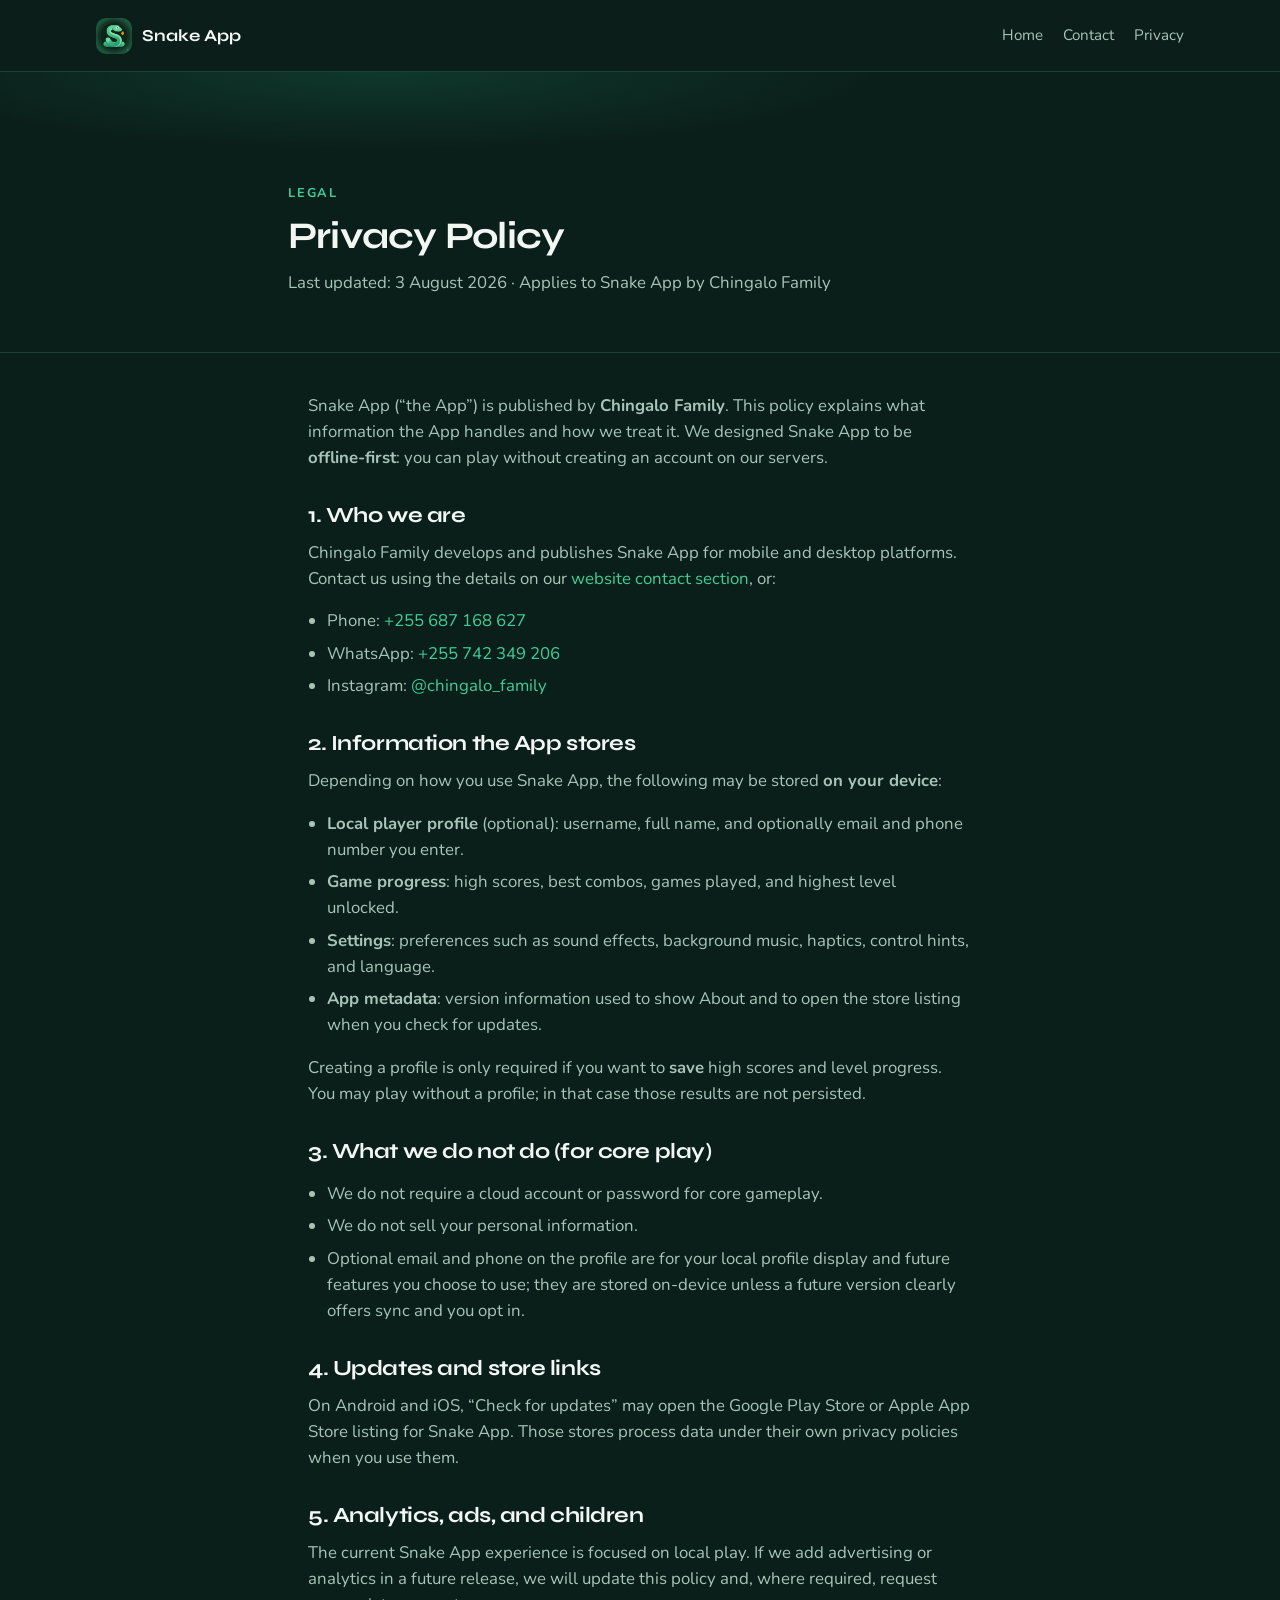
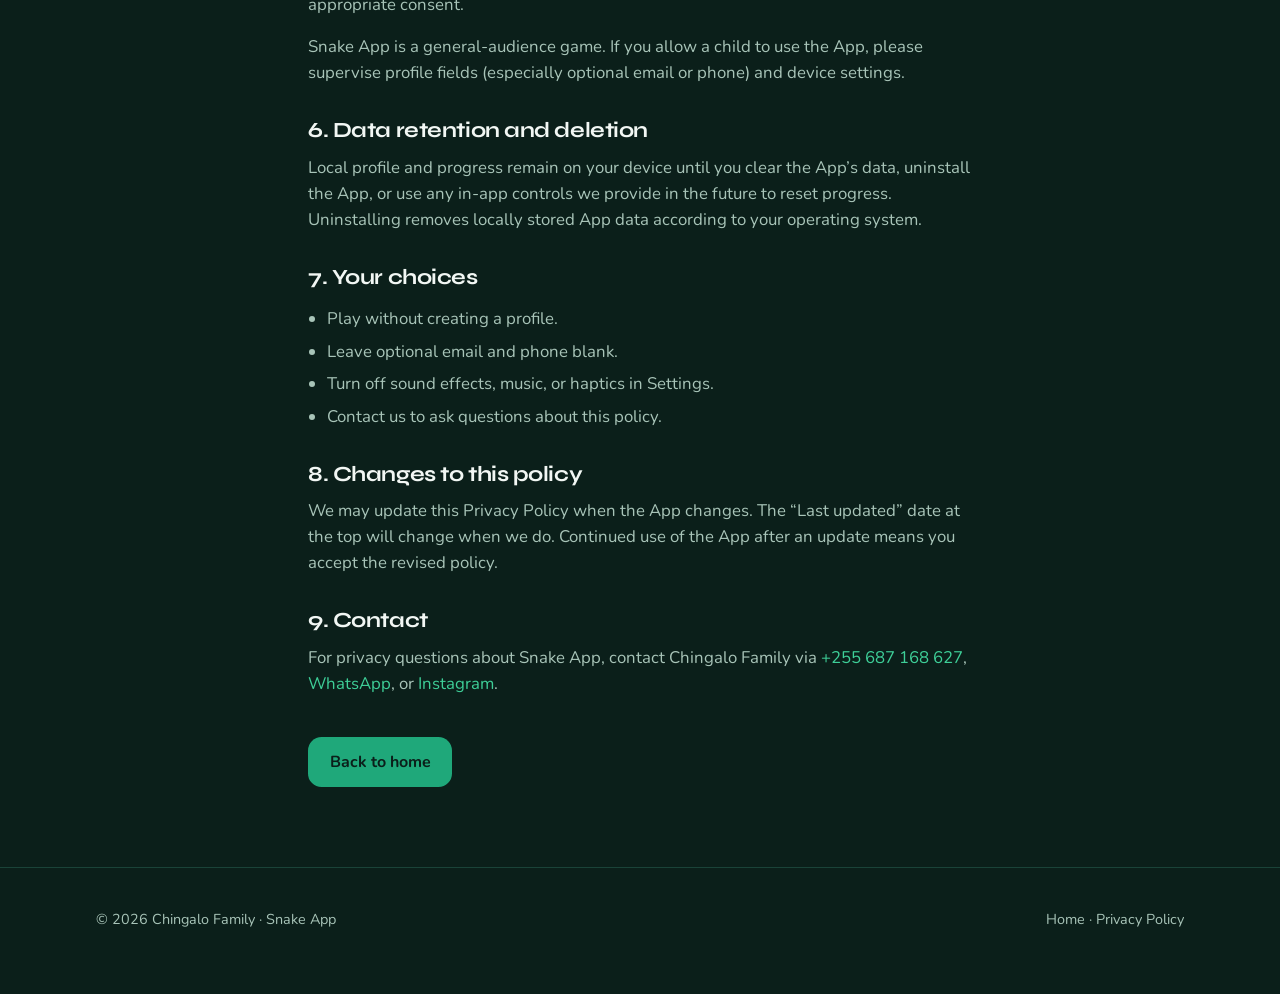
==== privacy.html @ a4d11859 "Add initial website files for Snake App, including HTML, CSS, JavaScript, and assets" ====
<!DOCTYPE html>
<html lang="en">
<head>
  <meta charset="utf-8" />
  <meta name="viewport" content="width=device-width, initial-scale=1" />
  <meta name="description" content="Privacy Policy for Snake App by Chingalo Family." />
  <meta name="theme-color" content="#0B1F1A" />
  <title>Privacy Policy — Snake App</title>
  <link rel="icon" href="assets/app-icon.png" type="image/png" />
  <link rel="apple-touch-icon" href="assets/app-icon.png" />
  <link rel="preconnect" href="https://fonts.googleapis.com" />
  <link rel="preconnect" href="https://fonts.gstatic.com" crossorigin />
  <link href="https://fonts.googleapis.com/css2?family=Nunito:wght@400;600;700;800&family=Syne:wght@600;700;800&display=swap" rel="stylesheet" />
  <link rel="stylesheet" href="css/styles.css" />
</head>
<body>
  <a class="skip-link" href="#main">Skip to content</a>

  <header class="site-header" style="position: relative; background: rgba(11, 31, 26, 0.92); border-bottom: 1px solid var(--grid-line);">
    <div class="site-header__inner">
      <a class="brand-lockup" href="index.html">
        <img src="assets/app-icon.png" width="36" height="36" alt="" />
        Snake App
      </a>
      <nav class="nav-links" aria-label="Primary">
        <a href="index.html">Home</a>
        <a href="index.html#contact">Contact</a>
        <a href="privacy.html" aria-current="page">Privacy</a>
      </nav>
    </div>
  </header>

  <main id="main">
    <div class="page-hero">
      <div class="section__inner">
        <p class="section__eyebrow">Legal</p>
        <h1 class="section__title">Privacy Policy</h1>
        <p class="meta">Last updated: 3 August 2026 · Applies to Snake App by Chingalo Family</p>
      </div>
    </div>

    <article class="prose">
      <p>
        Snake App (“the App”) is published by <strong>Chingalo Family</strong>. This policy explains what information the App handles and how we treat it.
        We designed Snake App to be <strong>offline-first</strong>: you can play without creating an account on our servers.
      </p>

      <h2>1. Who we are</h2>
      <p>
        Chingalo Family develops and publishes Snake App for mobile and desktop platforms.
        Contact us using the details on our <a href="index.html#contact">website contact section</a>, or:
      </p>
      <ul>
        <li>Phone: <a href="tel:+255687168627">+255 687 168 627</a></li>
        <li>WhatsApp: <a href="https://wa.me/255742349206" target="_blank" rel="noopener noreferrer">+255 742 349 206</a></li>
        <li>Instagram: <a href="https://www.instagram.com/chingalo_family/" target="_blank" rel="noopener noreferrer">@chingalo_family</a></li>
      </ul>

      <h2>2. Information the App stores</h2>
      <p>Depending on how you use Snake App, the following may be stored <strong>on your device</strong>:</p>
      <ul>
        <li><strong>Local player profile</strong> (optional): username, full name, and optionally email and phone number you enter.</li>
        <li><strong>Game progress</strong>: high scores, best combos, games played, and highest level unlocked.</li>
        <li><strong>Settings</strong>: preferences such as sound effects, background music, haptics, control hints, and language.</li>
        <li><strong>App metadata</strong>: version information used to show About and to open the store listing when you check for updates.</li>
      </ul>
      <p>
        Creating a profile is only required if you want to <strong>save</strong> high scores and level progress.
        You may play without a profile; in that case those results are not persisted.
      </p>

      <h2>3. What we do not do (for core play)</h2>
      <ul>
        <li>We do not require a cloud account or password for core gameplay.</li>
        <li>We do not sell your personal information.</li>
        <li>Optional email and phone on the profile are for your local profile display and future features you choose to use; they are stored on-device unless a future version clearly offers sync and you opt in.</li>
      </ul>

      <h2>4. Updates and store links</h2>
      <p>
        On Android and iOS, “Check for updates” may open the Google Play Store or Apple App Store listing for Snake App.
        Those stores process data under their own privacy policies when you use them.
      </p>

      <h2>5. Analytics, ads, and children</h2>
      <p>
        The current Snake App experience is focused on local play. If we add advertising or analytics in a future release,
        we will update this policy and, where required, request appropriate consent.
      </p>
      <p>
        Snake App is a general-audience game. If you allow a child to use the App, please supervise profile fields
        (especially optional email or phone) and device settings.
      </p>

      <h2>6. Data retention and deletion</h2>
      <p>
        Local profile and progress remain on your device until you clear the App’s data, uninstall the App,
        or use any in-app controls we provide in the future to reset progress.
        Uninstalling removes locally stored App data according to your operating system.
      </p>

      <h2>7. Your choices</h2>
      <ul>
        <li>Play without creating a profile.</li>
        <li>Leave optional email and phone blank.</li>
        <li>Turn off sound effects, music, or haptics in Settings.</li>
        <li>Contact us to ask questions about this policy.</li>
      </ul>

      <h2>8. Changes to this policy</h2>
      <p>
        We may update this Privacy Policy when the App changes. The “Last updated” date at the top will change when we do.
        Continued use of the App after an update means you accept the revised policy.
      </p>

      <h2>9. Contact</h2>
      <p>
        For privacy questions about Snake App, contact Chingalo Family via
        <a href="tel:+255687168627">+255 687 168 627</a>,
        <a href="https://wa.me/255742349206" target="_blank" rel="noopener noreferrer">WhatsApp</a>,
        or <a href="https://www.instagram.com/chingalo_family/" target="_blank" rel="noopener noreferrer">Instagram</a>.
      </p>

      <p style="margin-top: 2.5rem;">
        <a class="btn btn--primary" href="index.html">Back to home</a>
      </p>
    </article>
  </main>

  <footer class="site-footer">
    <div class="site-footer__inner">
      <p>© <span id="year"></span> Chingalo Family · Snake App</p>
      <p><a href="index.html">Home</a> · <a href="privacy.html">Privacy Policy</a></p>
    </div>
  </footer>

  <script>
    document.getElementById("year").textContent = String(new Date().getFullYear());
  </script>
</body>
</html>
---- css/styles.css ----
/* Snake App marketing site — nature-arcade dark theme */
:root {
  --brand-primary: #1fa87a;
  --brand-primary-dark: #14825c;
  --brand-primary-light: #3ecf98;
  --brand-secondary: #f0a202;
  --brand-danger: #e85d4c;
  --bg: #0b1f1a;
  --bg-raised: #12352c;
  --bg-board: #0f2a23;
  --grid-line: #1a4338;
  --text: #f2f7f4;
  --text-secondary: #a8c4b8;
  --text-muted: #6f8f82;
  --radius: 1rem;
  --max: 68rem;
  --font-display: "Syne", system-ui, sans-serif;
  --font-body: "Nunito", system-ui, sans-serif;
}

*,
*::before,
*::after {
  box-sizing: border-box;
}

html {
  scroll-behavior: smooth;
}

body {
  margin: 0;
  min-height: 100vh;
  font-family: var(--font-body);
  font-size: 1.05rem;
  line-height: 1.55;
  color: var(--text);
  background: var(--bg);
  -webkit-font-smoothing: antialiased;
}

img {
  max-width: 100%;
  display: block;
}

a {
  color: var(--brand-primary-light);
  text-decoration: none;
}

a:hover {
  text-decoration: underline;
}

h1,
h2,
h3 {
  font-family: var(--font-display);
  font-weight: 700;
  line-height: 1.15;
  letter-spacing: -0.02em;
  margin: 0 0 0.75rem;
}

p {
  margin: 0 0 1rem;
  color: var(--text-secondary);
}

.skip-link {
  position: absolute;
  left: -999px;
  top: 0;
  background: var(--brand-primary);
  color: var(--bg);
  padding: 0.5rem 1rem;
  z-index: 100;
}

.skip-link:focus {
  left: 1rem;
  top: 1rem;
}

/* —— Header —— */
.site-header {
  position: absolute;
  inset: 0 0 auto;
  z-index: 20;
  padding: 1.1rem 1.25rem;
}

.site-header__inner {
  max-width: var(--max);
  margin: 0 auto;
  display: flex;
  align-items: center;
  justify-content: space-between;
  gap: 1rem;
}

.brand-lockup {
  display: inline-flex;
  align-items: center;
  gap: 0.65rem;
  color: var(--text);
  text-decoration: none;
  font-family: var(--font-display);
  font-weight: 700;
  font-size: 1.05rem;
}

.brand-lockup:hover {
  text-decoration: none;
  color: var(--brand-primary-light);
}

.brand-lockup img {
  width: 36px;
  height: 36px;
  border-radius: 10px;
}

.nav-links {
  display: flex;
  align-items: center;
  gap: 1.25rem;
  font-size: 0.95rem;
}

.nav-links a {
  color: var(--text-secondary);
  text-decoration: none;
}

.nav-links a:hover {
  color: var(--text);
}

/* —— Hero —— */
.hero {
  position: relative;
  min-height: 100svh;
  display: flex;
  align-items: flex-end;
  overflow: hidden;
  isolation: isolate;
}

.hero__media {
  position: absolute;
  inset: 0;
  z-index: -2;
}

.hero__media img {
  width: 100%;
  height: 100%;
  object-fit: cover;
  object-position: center top;
  transform: scale(1.02);
  animation: hero-drift 18s ease-in-out infinite alternate;
}

.hero__veil {
  position: absolute;
  inset: 0;
  z-index: -1;
  background:
    linear-gradient(180deg, rgba(11, 31, 26, 0.35) 0%, rgba(11, 31, 26, 0.72) 45%, rgba(11, 31, 26, 0.97) 100%),
    radial-gradient(ellipse 80% 55% at 50% 20%, rgba(31, 168, 122, 0.22), transparent 60%);
}

.hero__content {
  width: 100%;
  max-width: var(--max);
  margin: 0 auto;
  padding: 7rem 1.25rem 3.5rem;
  animation: fade-up 0.85s ease-out both;
}

.hero__brand {
  font-family: var(--font-display);
  font-size: clamp(2.75rem, 9vw, 4.75rem);
  font-weight: 800;
  letter-spacing: -0.04em;
  margin: 0 0 0.85rem;
  color: var(--text);
}

.hero__headline {
  font-family: var(--font-display);
  font-size: clamp(1.35rem, 3.5vw, 1.85rem);
  font-weight: 600;
  color: var(--text);
  max-width: 22ch;
  margin: 0 0 0.75rem;
}

.hero__lede {
  max-width: 36ch;
  font-size: 1.08rem;
  margin-bottom: 1.75rem;
}

.cta-row {
  display: flex;
  flex-wrap: wrap;
  gap: 0.75rem;
}

.btn {
  display: inline-flex;
  align-items: center;
  justify-content: center;
  gap: 0.45rem;
  min-height: 3.1rem;
  padding: 0.7rem 1.35rem;
  border-radius: 0.85rem;
  font-family: var(--font-body);
  font-weight: 700;
  font-size: 1rem;
  border: none;
  cursor: pointer;
  text-decoration: none;
  transition: transform 0.2s ease, background 0.2s ease, color 0.2s ease;
}

.btn:hover {
  text-decoration: none;
  transform: translateY(-1px);
}

.btn--primary {
  background: var(--brand-primary);
  color: var(--bg);
}

.btn--primary:hover {
  background: var(--brand-primary-light);
  color: var(--bg);
}

.btn--ghost {
  background: transparent;
  color: var(--text);
  border: 1px solid var(--grid-line);
}

.btn--ghost:hover {
  border-color: var(--brand-primary-light);
  color: var(--brand-primary-light);
}

/* —— Sections —— */
.section {
  padding: 4.5rem 1.25rem;
}

.section__inner {
  max-width: var(--max);
  margin: 0 auto;
}

.section__eyebrow {
  font-size: 0.8rem;
  font-weight: 700;
  letter-spacing: 0.14em;
  text-transform: uppercase;
  color: var(--brand-primary-light);
  margin-bottom: 0.65rem;
}

.section__title {
  font-size: clamp(1.75rem, 4vw, 2.35rem);
  max-width: 18ch;
}

.section__lede {
  max-width: 42ch;
  margin-bottom: 2rem;
}

.section--raised {
  background:
    linear-gradient(180deg, rgba(18, 53, 44, 0.55), rgba(11, 31, 26, 0.2));
  border-block: 1px solid var(--grid-line);
}

.feature-list {
  list-style: none;
  margin: 0;
  padding: 0;
  display: grid;
  gap: 1.5rem;
}

@media (min-width: 720px) {
  .feature-list {
    grid-template-columns: repeat(3, 1fr);
    gap: 2rem;
  }
}

.feature-list li {
  padding-top: 1rem;
  border-top: 1px solid var(--grid-line);
}

.feature-list h3 {
  font-size: 1.2rem;
  margin-bottom: 0.4rem;
}

.feature-list p {
  margin: 0;
  font-size: 0.98rem;
}

/* Screens rail — interaction strip */
.shot-rail {
  display: grid;
  gap: 1rem;
  grid-auto-flow: column;
  grid-auto-columns: minmax(200px, 240px);
  overflow-x: auto;
  padding-bottom: 0.5rem;
  scroll-snap-type: x mandatory;
  -webkit-overflow-scrolling: touch;
}

.shot-rail figure {
  margin: 0;
  scroll-snap-align: start;
  border-radius: 1.25rem;
  overflow: hidden;
  border: 1px solid var(--grid-line);
  background: var(--bg-board);
  transition: transform 0.35s ease, border-color 0.35s ease;
}

.shot-rail figure:hover {
  transform: translateY(-4px);
  border-color: rgba(62, 207, 152, 0.45);
}

.shot-rail img {
  width: 100%;
  aspect-ratio: 9 / 19.5;
  object-fit: cover;
  object-position: top center;
}

.shot-rail figcaption {
  padding: 0.65rem 0.85rem 0.85rem;
  font-size: 0.85rem;
  color: var(--text-muted);
}

/* Contact */
.contact-actions {
  display: flex;
  flex-direction: column;
  gap: 0.75rem;
  max-width: 28rem;
}

.contact-link {
  display: flex;
  align-items: center;
  gap: 0.85rem;
  padding: 1rem 1.15rem;
  border-radius: var(--radius);
  background: var(--bg-raised);
  border: 1px solid var(--grid-line);
  color: var(--text);
  text-decoration: none;
  transition: border-color 0.2s ease, transform 0.2s ease;
}

.contact-link:hover {
  text-decoration: none;
  border-color: var(--brand-primary);
  transform: translateY(-2px);
}

.contact-link__icon {
  width: 2.4rem;
  height: 2.4rem;
  border-radius: 0.7rem;
  display: grid;
  place-items: center;
  background: rgba(31, 168, 122, 0.18);
  color: var(--brand-primary-light);
  font-size: 1.1rem;
  flex-shrink: 0;
}

.contact-link strong {
  display: block;
  font-size: 0.95rem;
}

.contact-link span {
  display: block;
  font-size: 0.85rem;
  color: var(--text-muted);
}

/* Footer */
.site-footer {
  padding: 2.5rem 1.25rem 3rem;
  border-top: 1px solid var(--grid-line);
}

.site-footer__inner {
  max-width: var(--max);
  margin: 0 auto;
  display: flex;
  flex-wrap: wrap;
  gap: 1rem;
  justify-content: space-between;
  align-items: center;
  color: var(--text-muted);
  font-size: 0.9rem;
}

.site-footer a {
  color: var(--text-secondary);
}

/* Privacy page */
.page-hero {
  padding: 7rem 1.25rem 2.5rem;
  background:
    radial-gradient(ellipse 70% 50% at 30% 0%, rgba(31, 168, 122, 0.18), transparent 55%),
    var(--bg);
  border-bottom: 1px solid var(--grid-line);
}

.page-hero .section__inner {
  max-width: 44rem;
}

.prose {
  max-width: 44rem;
  margin: 0 auto;
  padding: 2.5rem 1.25rem 4rem;
}

.prose h2 {
  font-size: 1.35rem;
  margin-top: 2rem;
}

.prose ul {
  color: var(--text-secondary);
  padding-left: 1.2rem;
}

.prose li {
  margin-bottom: 0.4rem;
}

.prose .meta {
  font-size: 0.9rem;
  color: var(--text-muted);
}

/* Reveal on scroll */
.reveal {
  opacity: 0;
  transform: translateY(18px);
  transition: opacity 0.65s ease, transform 0.65s ease;
}

.reveal.is-visible {
  opacity: 1;
  transform: translateY(0);
}

@keyframes fade-up {
  from {
    opacity: 0;
    transform: translateY(20px);
  }
  to {
    opacity: 1;
    transform: translateY(0);
  }
}

@keyframes hero-drift {
  from {
    transform: scale(1.02) translateY(0);
  }
  to {
    transform: scale(1.06) translateY(-1.5%);
  }
}

@media (prefers-reduced-motion: reduce) {
  html {
    scroll-behavior: auto;
  }
  .hero__media img,
  .reveal,
  .hero__content {
    animation: none !important;
    transition: none !important;
    opacity: 1 !important;
    transform: none !important;
  }
}
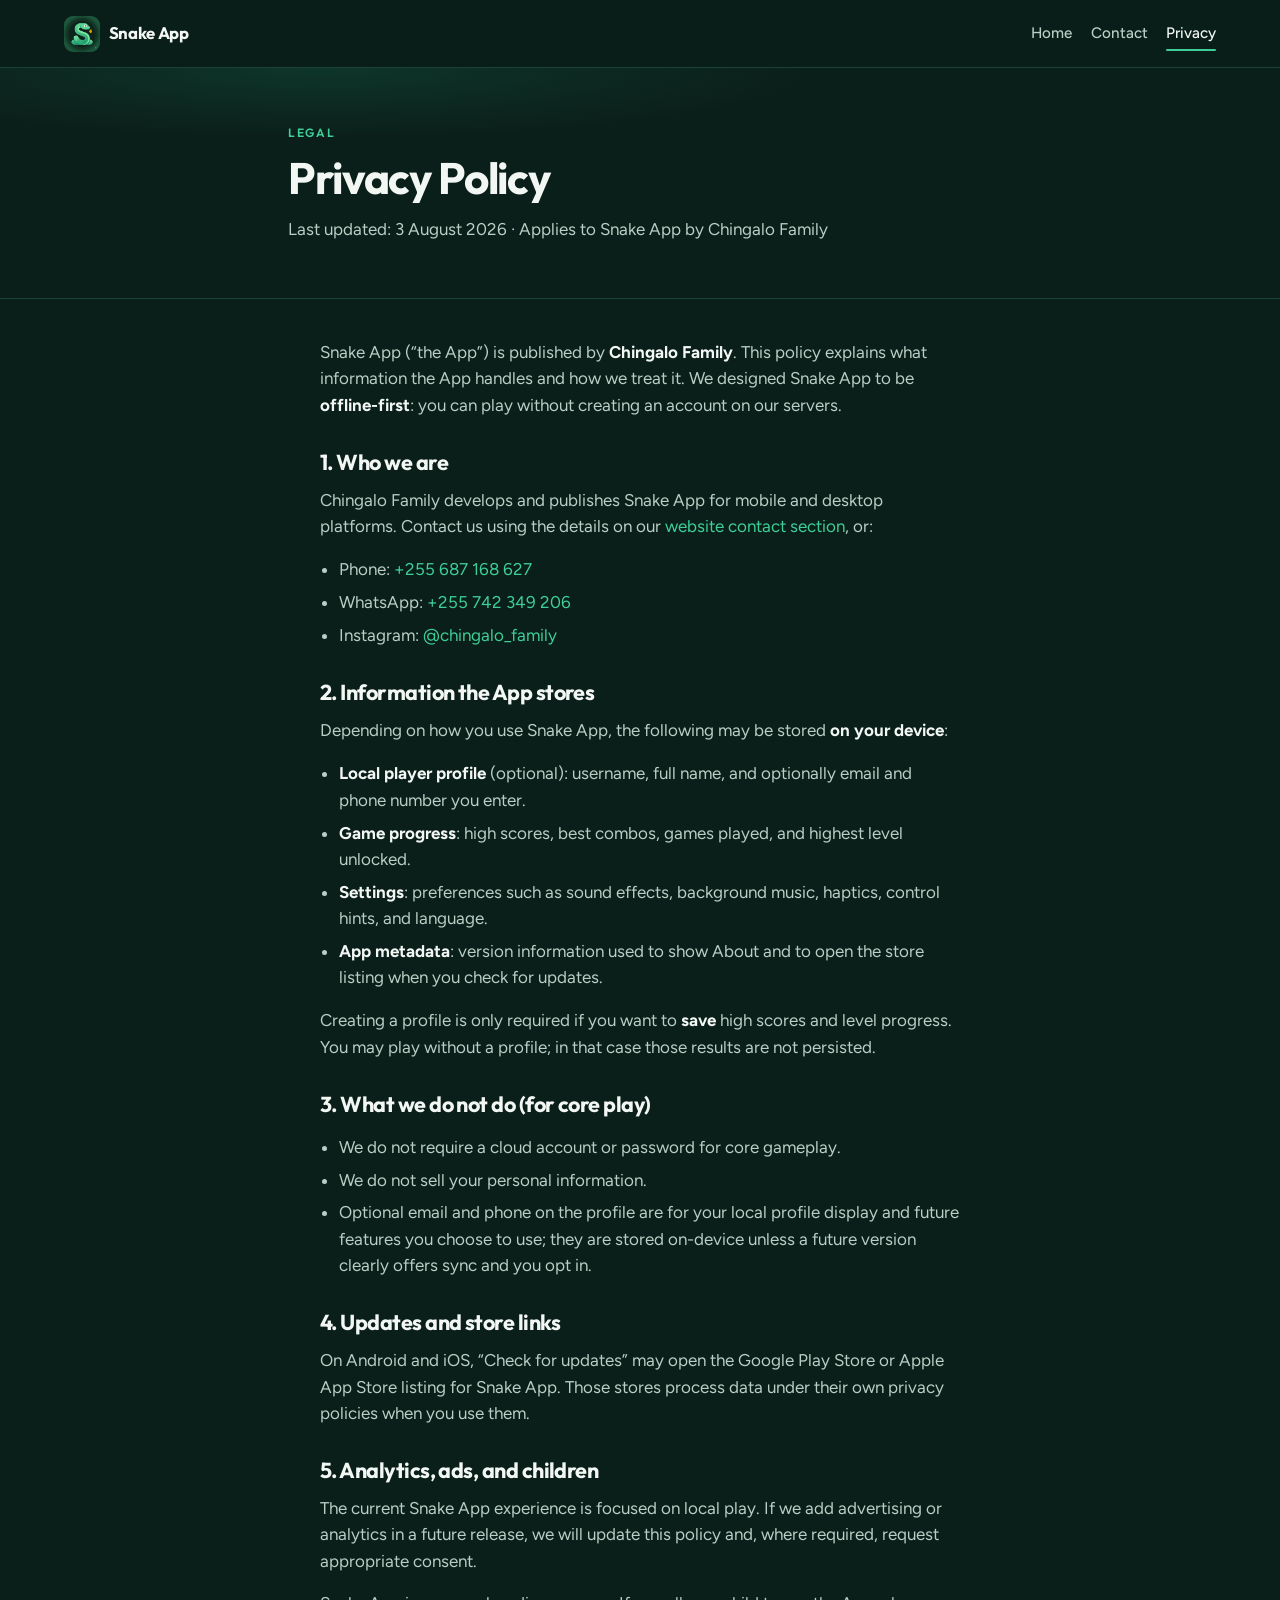
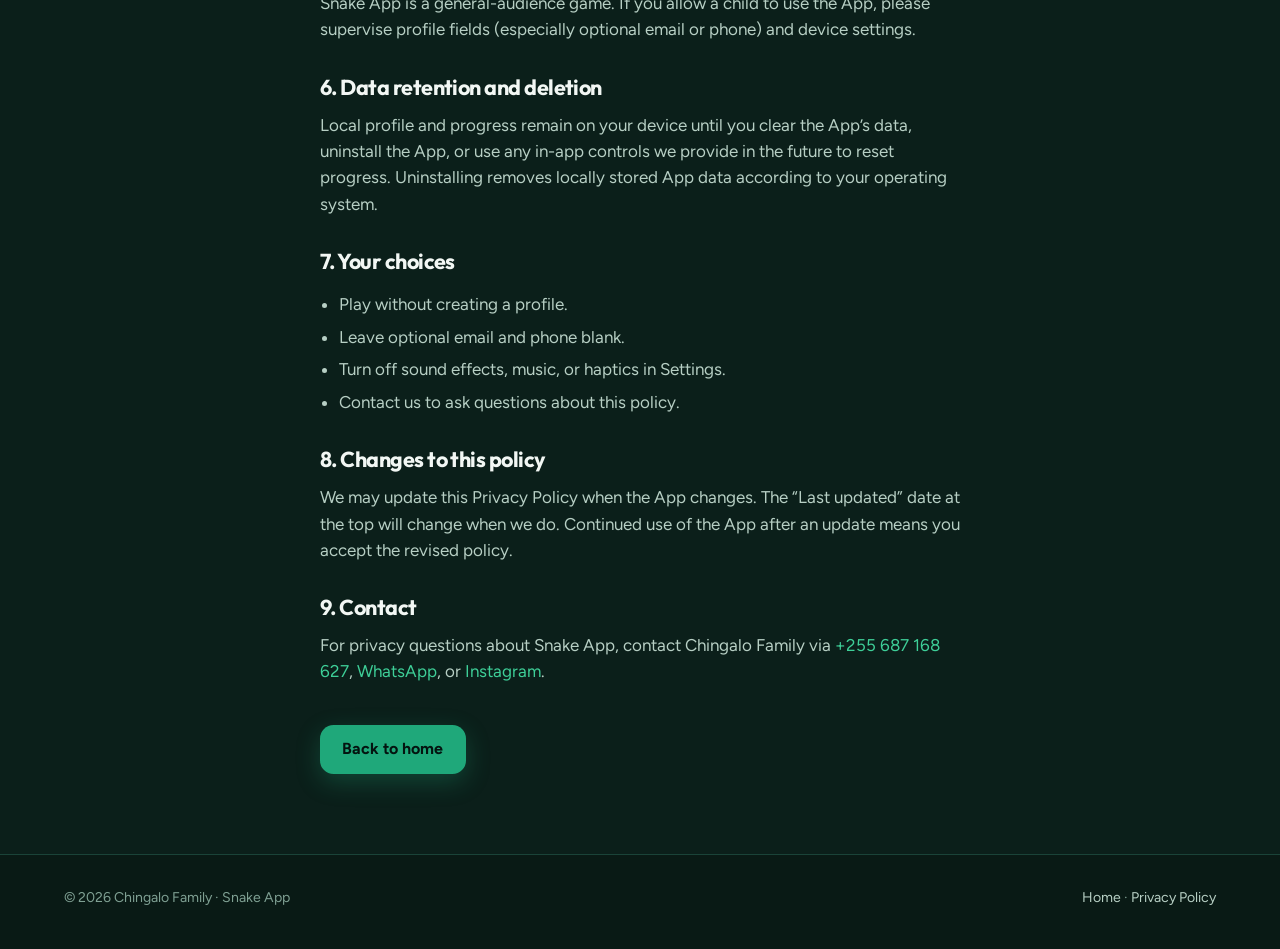
==== commit 26274164: "Refactor styles and update HTML structure for Snake App marketing site - Updated CSS variables and s" ====
--- a/privacy.html
+++ b/privacy.html
@@ -10,13 +10,13 @@
   <link rel="apple-touch-icon" href="assets/app-icon.png" />
   <link rel="preconnect" href="https://fonts.googleapis.com" />
   <link rel="preconnect" href="https://fonts.gstatic.com" crossorigin />
-  <link href="https://fonts.googleapis.com/css2?family=Nunito:wght@400;600;700;800&family=Syne:wght@600;700;800&display=swap" rel="stylesheet" />
+  <link href="https://fonts.googleapis.com/css2?family=Figtree:wght@400;500;600;700&family=Outfit:wght@500;600;700;800&display=swap" rel="stylesheet" />
   <link rel="stylesheet" href="css/styles.css" />
 </head>
 <body>
   <a class="skip-link" href="#main">Skip to content</a>
 
-  <header class="site-header" style="position: relative; background: rgba(11, 31, 26, 0.92); border-bottom: 1px solid var(--grid-line);">
+  <header class="site-header site-header--page">
     <div class="site-header__inner">
       <a class="brand-lockup" href="index.html">
         <img src="assets/app-icon.png" width="36" height="36" alt="" />
--- a/css/styles.css
+++ b/css/styles.css
@@ -1,21 +1,26 @@
-/* Snake App marketing site — nature-arcade dark theme */
+/* Snake App marketing site — nature-arcade theme */
 :root {
   --brand-primary: #1fa87a;
   --brand-primary-dark: #14825c;
   --brand-primary-light: #3ecf98;
   --brand-secondary: #f0a202;
-  --brand-danger: #e85d4c;
   --bg: #0b1f1a;
   --bg-raised: #12352c;
   --bg-board: #0f2a23;
+  --bg-soft: #0e2821;
   --grid-line: #1a4338;
+  --grid-line-soft: rgba(62, 207, 152, 0.12);
   --text: #f2f7f4;
-  --text-secondary: #a8c4b8;
-  --text-muted: #6f8f82;
+  --text-secondary: #b7cfc4;
+  --text-muted: #7fa093;
   --radius: 1rem;
-  --max: 68rem;
-  --font-display: "Syne", system-ui, sans-serif;
-  --font-body: "Nunito", system-ui, sans-serif;
+  --max: 72rem;
+  --font-display: "Outfit", system-ui, sans-serif;
+  --font-body: "Figtree", system-ui, sans-serif;
+  --header-h: 3.75rem;
+  --page-x: clamp(1rem, 3.5vw, 2rem);
+  --section-y: clamp(3.25rem, 7vw, 5.5rem);
+  --ease-out: cubic-bezier(0.22, 1, 0.36, 1);
 }
 
 *,
@@ -26,21 +31,24 @@
 
 html {
   scroll-behavior: smooth;
+  -webkit-text-size-adjust: 100%;
 }
 
 body {
   margin: 0;
   min-height: 100vh;
   font-family: var(--font-body);
-  font-size: 1.05rem;
+  font-size: clamp(1rem, 0.96rem + 0.2vw, 1.0625rem);
   line-height: 1.55;
   color: var(--text);
   background: var(--bg);
   -webkit-font-smoothing: antialiased;
+  overflow-x: hidden;
 }
 
 img {
   max-width: 100%;
+  height: auto;
   display: block;
 }
 
@@ -59,8 +67,9 @@
   font-family: var(--font-display);
   font-weight: 700;
   line-height: 1.15;
-  letter-spacing: -0.02em;
+  letter-spacing: -0.025em;
   margin: 0 0 0.75rem;
+  overflow-wrap: anywhere;
 }
 
 p {
@@ -85,30 +94,50 @@
 
 /* —— Header —— */
 .site-header {
-  position: absolute;
-  inset: 0 0 auto;
-  z-index: 20;
-  padding: 1.1rem 1.25rem;
+  position: sticky;
+  top: 0;
+  z-index: 40;
+  min-height: var(--header-h);
+  display: flex;
+  align-items: center;
+  padding:
+    max(0.55rem, env(safe-area-inset-top))
+    max(var(--page-x), env(safe-area-inset-right))
+    0.55rem
+    max(var(--page-x), env(safe-area-inset-left));
+  background: rgba(11, 31, 26, 0.82);
+  backdrop-filter: blur(14px);
+  -webkit-backdrop-filter: blur(14px);
+  border-bottom: 1px solid transparent;
+  transition: border-color 0.25s ease, background 0.25s ease;
+}
+
+.site-header.is-scrolled {
+  border-bottom-color: var(--grid-line);
+  background: rgba(11, 31, 26, 0.94);
 }
 
 .site-header__inner {
+  width: 100%;
   max-width: var(--max);
   margin: 0 auto;
   display: flex;
   align-items: center;
   justify-content: space-between;
-  gap: 1rem;
+  gap: 0.75rem;
 }
 
 .brand-lockup {
   display: inline-flex;
   align-items: center;
-  gap: 0.65rem;
+  gap: 0.55rem;
   color: var(--text);
   text-decoration: none;
   font-family: var(--font-display);
   font-weight: 700;
-  font-size: 1.05rem;
+  font-size: clamp(0.95rem, 2.5vw, 1.05rem);
+  letter-spacing: -0.02em;
+  flex-shrink: 0;
 }
 
 .brand-lockup:hover {
@@ -117,97 +146,192 @@
 }
 
 .brand-lockup img {
-  width: 36px;
-  height: 36px;
-  border-radius: 10px;
+  width: clamp(30px, 8vw, 36px);
+  height: clamp(30px, 8vw, 36px);
+  border-radius: 9px;
 }
 
 .nav-links {
   display: flex;
   align-items: center;
-  gap: 1.25rem;
-  font-size: 0.95rem;
+  flex-wrap: wrap;
+  justify-content: flex-end;
+  gap: 0.15rem 0.85rem;
+  font-size: clamp(0.84rem, 2.2vw, 0.95rem);
+  font-weight: 500;
 }
 
 .nav-links a {
   color: var(--text-secondary);
   text-decoration: none;
-}
-
-.nav-links a:hover {
+  padding: 0.35rem 0;
+  position: relative;
+}
+
+.nav-links a::after {
+  content: "";
+  position: absolute;
+  left: 0;
+  right: 0;
+  bottom: 0;
+  height: 2px;
+  border-radius: 2px;
+  background: var(--brand-primary-light);
+  transform: scaleX(0);
+  transform-origin: left;
+  transition: transform 0.25s var(--ease-out);
+}
+
+.nav-links a:hover,
+.nav-links a[aria-current="page"] {
   color: var(--text);
+  text-decoration: none;
+}
+
+.nav-links a:hover::after,
+.nav-links a[aria-current="page"]::after {
+  transform: scaleX(1);
 }
 
 /* —— Hero —— */
 .hero {
   position: relative;
-  min-height: 100svh;
+  min-height: auto;
   display: flex;
-  align-items: flex-end;
+  align-items: center;
   overflow: hidden;
   isolation: isolate;
-}
-
-.hero__media {
-  position: absolute;
-  inset: 0;
-  z-index: -2;
-}
-
-.hero__media img {
-  width: 100%;
-  height: 100%;
-  object-fit: cover;
-  object-position: center top;
-  transform: scale(1.02);
-  animation: hero-drift 18s ease-in-out infinite alternate;
-}
-
-.hero__veil {
+  border-bottom: 1px solid var(--grid-line);
+}
+
+.hero__atmosphere {
   position: absolute;
   inset: 0;
   z-index: -1;
   background:
-    linear-gradient(180deg, rgba(11, 31, 26, 0.35) 0%, rgba(11, 31, 26, 0.72) 45%, rgba(11, 31, 26, 0.97) 100%),
-    radial-gradient(ellipse 80% 55% at 50% 20%, rgba(31, 168, 122, 0.22), transparent 60%);
+    radial-gradient(ellipse 80% 60% at 78% 40%, rgba(31, 168, 122, 0.22), transparent 55%),
+    radial-gradient(ellipse 50% 45% at 12% 80%, rgba(240, 162, 2, 0.08), transparent 50%),
+    linear-gradient(160deg, #102c24 0%, var(--bg) 42%, #071411 100%);
+}
+
+.hero__grid {
+  position: absolute;
+  inset: 0;
+  opacity: 0.55;
+  background-image:
+    linear-gradient(var(--grid-line-soft) 1px, transparent 1px),
+    linear-gradient(90deg, var(--grid-line-soft) 1px, transparent 1px);
+  background-size: clamp(28px, 5vw, 44px) clamp(28px, 5vw, 44px);
+  mask-image: radial-gradient(ellipse 75% 70% at 60% 50%, #000 15%, transparent 72%);
+  -webkit-mask-image: radial-gradient(ellipse 75% 70% at 60% 50%, #000 15%, transparent 72%);
+  animation: grid-pulse 10s ease-in-out infinite alternate;
+}
+
+.hero__glow {
+  position: absolute;
+  border-radius: 50%;
+  filter: blur(48px);
+  pointer-events: none;
+}
+
+.hero__glow--a {
+  width: min(55vw, 30rem);
+  height: min(55vw, 30rem);
+  top: 2%;
+  right: -5%;
+  background: rgba(31, 168, 122, 0.28);
+  animation: glow-drift 14s ease-in-out infinite alternate;
+}
+
+.hero__glow--b {
+  width: min(40vw, 18rem);
+  height: min(40vw, 18rem);
+  bottom: 8%;
+  left: -8%;
+  background: rgba(62, 207, 152, 0.14);
+  animation: glow-drift 11s ease-in-out infinite alternate-reverse;
 }
 
 .hero__content {
   width: 100%;
   max-width: var(--max);
   margin: 0 auto;
-  padding: 7rem 1.25rem 3.5rem;
-  animation: fade-up 0.85s ease-out both;
+  padding:
+    clamp(2rem, 5vw, 3.5rem)
+    var(--page-x)
+    clamp(2.5rem, 6vw, 4rem);
+  display: grid;
+  gap: clamp(1.75rem, 4vw, 3rem);
+  align-items: center;
+  justify-items: start;
+  animation: fade-up 0.85s var(--ease-out) both;
+}
+
+.hero__copy {
+  width: 100%;
+  max-width: 36rem;
 }
 
 .hero__brand {
   font-family: var(--font-display);
-  font-size: clamp(2.75rem, 9vw, 4.75rem);
+  font-size: clamp(2.35rem, 9vw, 4.5rem);
   font-weight: 800;
-  letter-spacing: -0.04em;
-  margin: 0 0 0.85rem;
+  letter-spacing: -0.035em;
+  line-height: 1.02;
+  margin: 0 0 0.75rem;
   color: var(--text);
 }
 
 .hero__headline {
   font-family: var(--font-display);
-  font-size: clamp(1.35rem, 3.5vw, 1.85rem);
-  font-weight: 600;
-  color: var(--text);
-  max-width: 22ch;
-  margin: 0 0 0.75rem;
+  font-size: clamp(1.15rem, 3.2vw, 1.65rem);
+  font-weight: 500;
+  letter-spacing: -0.02em;
+  color: var(--brand-primary-light);
+  max-width: 24ch;
+  margin: 0 0 0.85rem;
 }
 
 .hero__lede {
-  max-width: 36ch;
-  font-size: 1.08rem;
-  margin-bottom: 1.75rem;
+  max-width: 40ch;
+  font-size: clamp(0.98rem, 2.2vw, 1.08rem);
+  line-height: 1.6;
+  margin-bottom: 1.5rem;
+  color: var(--text-secondary);
+}
+
+.hero__device {
+  display: flex;
+  justify-content: center;
+  align-items: center;
+  width: 100%;
+}
+
+.device {
+  width: min(100%, 13.5rem);
+  border-radius: clamp(1.35rem, 3vw, 2rem);
+  overflow: hidden;
+  border: 1px solid rgba(62, 207, 152, 0.28);
+  background: var(--bg-board);
+  box-shadow:
+    0 0 0 6px rgba(15, 42, 35, 0.65),
+    0 22px 48px rgba(0, 0, 0, 0.4),
+    0 0 60px rgba(31, 168, 122, 0.1);
+  animation: device-in 1s var(--ease-out) 0.15s both;
+}
+
+.device img {
+  width: 100%;
+  aspect-ratio: 9 / 19.5;
+  object-fit: cover;
+  object-position: top center;
 }
 
 .cta-row {
   display: flex;
   flex-wrap: wrap;
-  gap: 0.75rem;
+  gap: 0.7rem;
+  width: 100%;
 }
 
 .btn {
@@ -215,47 +339,54 @@
   align-items: center;
   justify-content: center;
   gap: 0.45rem;
-  min-height: 3.1rem;
-  padding: 0.7rem 1.35rem;
+  min-height: 3rem;
+  padding: 0.7rem 1.25rem;
   border-radius: 0.85rem;
   font-family: var(--font-body);
   font-weight: 700;
-  font-size: 1rem;
+  font-size: 0.98rem;
   border: none;
   cursor: pointer;
   text-decoration: none;
-  transition: transform 0.2s ease, background 0.2s ease, color 0.2s ease;
+  transition: transform 0.2s var(--ease-out), background 0.2s ease, color 0.2s ease, box-shadow 0.2s ease, border-color 0.2s ease;
 }
 
 .btn:hover {
   text-decoration: none;
-  transform: translateY(-1px);
+  transform: translateY(-2px);
+}
+
+.btn:active {
+  transform: translateY(0);
 }
 
 .btn--primary {
   background: var(--brand-primary);
-  color: var(--bg);
+  color: #041410;
+  box-shadow: 0 8px 24px rgba(31, 168, 122, 0.28);
 }
 
 .btn--primary:hover {
   background: var(--brand-primary-light);
-  color: var(--bg);
+  color: #041410;
+  box-shadow: 0 10px 28px rgba(62, 207, 152, 0.32);
 }
 
 .btn--ghost {
-  background: transparent;
+  background: rgba(18, 53, 44, 0.45);
   color: var(--text);
-  border: 1px solid var(--grid-line);
+  border: 1px solid rgba(62, 207, 152, 0.28);
 }
 
 .btn--ghost:hover {
-  border-color: var(--brand-primary-light);
+  border-color: rgba(62, 207, 152, 0.6);
   color: var(--brand-primary-light);
+  background: rgba(31, 168, 122, 0.1);
 }
 
 /* —— Sections —— */
 .section {
-  padding: 4.5rem 1.25rem;
+  padding: var(--section-y) var(--page-x);
 }
 
 .section__inner {
@@ -264,8 +395,9 @@
 }
 
 .section__eyebrow {
-  font-size: 0.8rem;
-  font-weight: 700;
+  font-family: var(--font-display);
+  font-size: 0.75rem;
+  font-weight: 600;
   letter-spacing: 0.14em;
   text-transform: uppercase;
   color: var(--brand-primary-light);
@@ -273,18 +405,19 @@
 }
 
 .section__title {
-  font-size: clamp(1.75rem, 4vw, 2.35rem);
+  font-size: clamp(1.65rem, 4.5vw, 2.55rem);
+  letter-spacing: -0.03em;
   max-width: 18ch;
 }
 
 .section__lede {
-  max-width: 42ch;
-  margin-bottom: 2rem;
+  max-width: 44ch;
+  margin-bottom: clamp(1.5rem, 3vw, 2.25rem);
 }
 
 .section--raised {
   background:
-    linear-gradient(180deg, rgba(18, 53, 44, 0.55), rgba(11, 31, 26, 0.2));
+    linear-gradient(180deg, rgba(18, 53, 44, 0.5) 0%, rgba(11, 31, 26, 0.15) 100%);
   border-block: 1px solid var(--grid-line);
 }
 
@@ -296,20 +429,23 @@
   gap: 1.5rem;
 }
 
-@media (min-width: 720px) {
-  .feature-list {
-    grid-template-columns: repeat(3, 1fr);
-    gap: 2rem;
-  }
-}
-
 .feature-list li {
-  padding-top: 1rem;
+  padding-top: 1.1rem;
   border-top: 1px solid var(--grid-line);
 }
 
+.feature-list__index {
+  display: block;
+  font-family: var(--font-display);
+  font-size: 0.8rem;
+  font-weight: 700;
+  letter-spacing: 0.08em;
+  color: var(--brand-primary);
+  margin-bottom: 0.55rem;
+}
+
 .feature-list h3 {
-  font-size: 1.2rem;
+  font-size: clamp(1.1rem, 2.5vw, 1.25rem);
   margin-bottom: 0.4rem;
 }
 
@@ -318,31 +454,60 @@
   font-size: 0.98rem;
 }
 
-/* Screens rail — interaction strip */
+/* Screens rail */
 .shot-rail {
   display: grid;
   gap: 1rem;
   grid-auto-flow: column;
-  grid-auto-columns: minmax(200px, 240px);
+  grid-auto-columns: minmax(9.75rem, 12.5rem);
   overflow-x: auto;
-  padding-bottom: 0.5rem;
+  overscroll-behavior-x: contain;
+  padding: 0.25rem 0 1rem;
+  margin-inline: calc(var(--page-x) * -1);
+  padding-inline: var(--page-x);
   scroll-snap-type: x mandatory;
   -webkit-overflow-scrolling: touch;
+  scrollbar-width: thin;
+  scrollbar-color: var(--grid-line) transparent;
+}
+
+.shot-rail::-webkit-scrollbar {
+  height: 6px;
+}
+
+.shot-rail::-webkit-scrollbar-thumb {
+  background: var(--grid-line);
+  border-radius: 999px;
 }
 
 .shot-rail figure {
   margin: 0;
   scroll-snap-align: start;
-  border-radius: 1.25rem;
+  transition: transform 0.35s var(--ease-out);
+}
+
+@media (hover: hover) and (pointer: fine) {
+  .shot-rail figure:hover {
+    transform: translateY(-6px);
+  }
+
+  .shot-rail figure:hover .shot-frame {
+    border-color: rgba(62, 207, 152, 0.45);
+    box-shadow:
+      0 0 0 1px rgba(62, 207, 152, 0.12) inset,
+      0 22px 48px rgba(0, 0, 0, 0.35);
+  }
+}
+
+.shot-frame {
+  border-radius: 1.2rem;
   overflow: hidden;
   border: 1px solid var(--grid-line);
   background: var(--bg-board);
-  transition: transform 0.35s ease, border-color 0.35s ease;
-}
-
-.shot-rail figure:hover {
-  transform: translateY(-4px);
-  border-color: rgba(62, 207, 152, 0.45);
+  box-shadow:
+    0 0 0 1px rgba(255, 255, 255, 0.03) inset,
+    0 14px 32px rgba(0, 0, 0, 0.28);
+  transition: border-color 0.35s ease, box-shadow 0.35s ease;
 }
 
 .shot-rail img {
@@ -353,9 +518,11 @@
 }
 
 .shot-rail figcaption {
-  padding: 0.65rem 0.85rem 0.85rem;
+  padding: 0.7rem 0.25rem 0;
   font-size: 0.85rem;
+  font-weight: 600;
   color: var(--text-muted);
+  letter-spacing: 0.02em;
 }
 
 /* Contact */
@@ -363,55 +530,94 @@
   display: flex;
   flex-direction: column;
   gap: 0.75rem;
-  max-width: 28rem;
+  max-width: 32rem;
+  width: 100%;
 }
 
 .contact-link {
   display: flex;
   align-items: center;
   gap: 0.85rem;
-  padding: 1rem 1.15rem;
+  padding: 1rem 1rem;
   border-radius: var(--radius);
   background: var(--bg-raised);
   border: 1px solid var(--grid-line);
   color: var(--text);
   text-decoration: none;
-  transition: border-color 0.2s ease, transform 0.2s ease;
+  transition: border-color 0.2s ease, transform 0.2s var(--ease-out), background 0.2s ease, box-shadow 0.2s ease;
 }
 
 .contact-link:hover {
   text-decoration: none;
-  border-color: var(--brand-primary);
+  border-color: rgba(62, 207, 152, 0.55);
+  background: #164038;
   transform: translateY(-2px);
+  box-shadow: 0 10px 28px rgba(0, 0, 0, 0.22);
 }
 
 .contact-link__icon {
-  width: 2.4rem;
-  height: 2.4rem;
-  border-radius: 0.7rem;
-  display: grid;
-  place-items: center;
-  background: rgba(31, 168, 122, 0.18);
+  width: 2.5rem;
+  height: 2.5rem;
+  border-radius: 0.75rem;
+  display: inline-flex;
+  align-items: center;
+  justify-content: center;
+  background: rgba(31, 168, 122, 0.2);
   color: var(--brand-primary-light);
-  font-size: 1.1rem;
   flex-shrink: 0;
-}
-
-.contact-link strong {
+  line-height: 0;
+}
+
+.contact-link__icon svg {
+  width: 1.15rem;
+  height: 1.15rem;
+  flex-shrink: 0;
+}
+
+.contact-link__text {
+  flex: 1;
+  min-width: 0;
+}
+
+.contact-link__text strong {
   display: block;
-  font-size: 0.95rem;
-}
-
-.contact-link span {
-  display: block;
-  font-size: 0.85rem;
+  font-family: var(--font-display);
+  font-size: 0.98rem;
+  font-weight: 600;
+  letter-spacing: -0.01em;
+  color: var(--text);
+  margin-bottom: 0.12rem;
+}
+
+.contact-link__text span {
+  font-size: clamp(0.84rem, 2.4vw, 0.92rem);
+  font-weight: 500;
+  color: var(--text-secondary);
+  overflow-wrap: anywhere;
+}
+
+.contact-link__chevron {
   color: var(--text-muted);
+  font-size: 1.45rem;
+  line-height: 1;
+  flex-shrink: 0;
+  transition: color 0.2s ease, transform 0.2s var(--ease-out);
+}
+
+.contact-link:hover .contact-link__chevron {
+  color: var(--brand-primary-light);
+  transform: translateX(3px);
 }
 
 /* Footer */
 .site-footer {
-  padding: 2.5rem 1.25rem 3rem;
+  padding:
+    2rem
+    max(var(--page-x), env(safe-area-inset-right))
+    max(2.5rem, env(safe-area-inset-bottom))
+    max(var(--page-x), env(safe-area-inset-left));
   border-top: 1px solid var(--grid-line);
+  background: rgba(8, 22, 18, 0.55);
 }
 
 .site-footer__inner {
@@ -419,38 +625,57 @@
   margin: 0 auto;
   display: flex;
   flex-wrap: wrap;
-  gap: 1rem;
+  gap: 0.75rem 1.25rem;
   justify-content: space-between;
   align-items: center;
   color: var(--text-muted);
-  font-size: 0.9rem;
+  font-size: 0.88rem;
+}
+
+.site-footer p {
+  margin: 0;
+  color: inherit;
 }
 
 .site-footer a {
   color: var(--text-secondary);
 }
 
+.site-footer a:hover {
+  color: var(--brand-primary-light);
+}
+
 /* Privacy page */
+.site-header--page {
+  border-bottom-color: var(--grid-line);
+  background: rgba(11, 31, 26, 0.95);
+}
+
 .page-hero {
-  padding: 7rem 1.25rem 2.5rem;
+  padding: clamp(2.25rem, 5vw, 3.5rem) var(--page-x) clamp(1.75rem, 4vw, 2.5rem);
   background:
-    radial-gradient(ellipse 70% 50% at 30% 0%, rgba(31, 168, 122, 0.18), transparent 55%),
+    radial-gradient(ellipse 70% 55% at 25% 0%, rgba(31, 168, 122, 0.16), transparent 55%),
     var(--bg);
   border-bottom: 1px solid var(--grid-line);
 }
 
 .page-hero .section__inner {
   max-width: 44rem;
+}
+
+.page-hero .section__title {
+  max-width: none;
+  font-size: clamp(1.85rem, 5vw, 2.75rem);
 }
 
 .prose {
   max-width: 44rem;
   margin: 0 auto;
-  padding: 2.5rem 1.25rem 4rem;
+  padding: clamp(1.75rem, 4vw, 2.5rem) var(--page-x) clamp(3rem, 6vw, 4rem);
 }
 
 .prose h2 {
-  font-size: 1.35rem;
+  font-size: clamp(1.15rem, 3vw, 1.35rem);
   margin-top: 2rem;
 }
 
@@ -466,13 +691,18 @@
 .prose .meta {
   font-size: 0.9rem;
   color: var(--text-muted);
+  margin: 0;
+}
+
+.prose strong {
+  color: var(--text);
 }
 
 /* Reveal on scroll */
 .reveal {
   opacity: 0;
   transform: translateY(18px);
-  transition: opacity 0.65s ease, transform 0.65s ease;
+  transition: opacity 0.65s var(--ease-out), transform 0.65s var(--ease-out);
 }
 
 .reveal.is-visible {
@@ -483,7 +713,7 @@
 @keyframes fade-up {
   from {
     opacity: 0;
-    transform: translateY(20px);
+    transform: translateY(22px);
   }
   to {
     opacity: 1;
@@ -491,12 +721,198 @@
   }
 }
 
-@keyframes hero-drift {
+@keyframes device-in {
   from {
-    transform: scale(1.02) translateY(0);
+    opacity: 0;
+    transform: translateY(24px) scale(0.96);
   }
   to {
-    transform: scale(1.06) translateY(-1.5%);
+    opacity: 1;
+    transform: translateY(0) scale(1);
+  }
+}
+
+@keyframes grid-pulse {
+  from {
+    opacity: 0.35;
+  }
+  to {
+    opacity: 0.75;
+  }
+}
+
+@keyframes glow-drift {
+  from {
+    transform: translate(0, 0) scale(1);
+  }
+  to {
+    transform: translate(-4%, 6%) scale(1.08);
+  }
+}
+
+/* —— Breakpoints —— */
+
+/* Small phones */
+@media (max-width: 379px) {
+  .cta-row .btn {
+    width: 100%;
+  }
+
+  .nav-links {
+    gap: 0.15rem 0.65rem;
+  }
+
+  .device {
+    width: min(100%, 11.75rem);
+    box-shadow:
+      0 0 0 4px rgba(15, 42, 35, 0.65),
+      0 16px 36px rgba(0, 0, 0, 0.38);
+  }
+}
+
+/* Phones / large phones */
+@media (min-width: 480px) {
+  :root {
+    --header-h: 4rem;
+  }
+
+  .device {
+    width: min(100%, 14.5rem);
+  }
+
+  .shot-rail {
+    grid-auto-columns: minmax(11rem, 14rem);
+  }
+}
+
+/* Tablets */
+@media (min-width: 640px) {
+  .nav-links {
+    gap: 0.35rem 1.15rem;
+  }
+
+  .cta-row .btn {
+    min-width: 9.5rem;
+  }
+
+  .device {
+    width: min(100%, 15.5rem);
+    box-shadow:
+      0 0 0 8px rgba(15, 42, 35, 0.65),
+      0 28px 60px rgba(0, 0, 0, 0.45),
+      0 0 80px rgba(31, 168, 122, 0.12);
+  }
+
+  .feature-list {
+    grid-template-columns: repeat(2, 1fr);
+    gap: 1.75rem;
+  }
+
+  .contact-link {
+    padding: 1.1rem 1.15rem;
+    gap: 1rem;
+  }
+
+  .contact-link__icon {
+    width: 2.65rem;
+    height: 2.65rem;
+  }
+
+  .contact-link__icon svg {
+    width: 1.2rem;
+    height: 1.2rem;
+  }
+}
+
+/* Large tablets / small laptops — side-by-side hero */
+@media (min-width: 768px) {
+  .hero {
+    min-height: calc(100svh - var(--header-h));
+  }
+
+  .hero__content {
+    grid-template-columns: minmax(0, 1.1fr) minmax(0, 0.9fr);
+    gap: 2.25rem;
+  }
+
+  .hero__device {
+    justify-content: flex-end;
+  }
+
+  .device {
+    width: min(100%, 16rem);
+  }
+
+  .shot-rail {
+    grid-auto-columns: minmax(12rem, 15rem);
+    margin-inline: 0;
+    padding-inline: 0.15rem;
+  }
+}
+
+/* Desktops */
+@media (min-width: 960px) {
+  :root {
+    --header-h: 4.25rem;
+  }
+
+  .hero__content {
+    grid-template-columns: minmax(0, 1.05fr) minmax(0, 0.95fr);
+    gap: 3rem;
+  }
+
+  .device {
+    width: min(100%, 17.5rem);
+  }
+
+  .feature-list {
+    grid-template-columns: repeat(3, 1fr);
+    gap: 2.25rem;
+  }
+
+  .shot-rail {
+    grid-auto-flow: row;
+    grid-template-columns: repeat(4, minmax(0, 1fr));
+    grid-auto-columns: unset;
+    overflow: visible;
+    scroll-snap-type: none;
+    padding-bottom: 0.25rem;
+  }
+
+  .btn {
+    min-height: 3.1rem;
+    padding: 0.7rem 1.4rem;
+    font-size: 1rem;
+  }
+}
+
+/* Large desktops */
+@media (min-width: 1200px) {
+  .hero__content {
+    gap: 4rem;
+  }
+
+  .device {
+    width: min(100%, 18.5rem);
+  }
+
+  .contact-actions {
+    max-width: 34rem;
+  }
+}
+
+/* Very large screens */
+@media (min-width: 1440px) {
+  :root {
+    --max: 78rem;
+  }
+
+  .hero__brand {
+    font-size: 4.65rem;
+  }
+
+  .device {
+    width: min(100%, 19.5rem);
   }
 }
 
@@ -504,7 +920,10 @@
   html {
     scroll-behavior: auto;
   }
-  .hero__media img,
+
+  .hero__grid,
+  .hero__glow,
+  .device,
   .reveal,
   .hero__content {
     animation: none !important;
